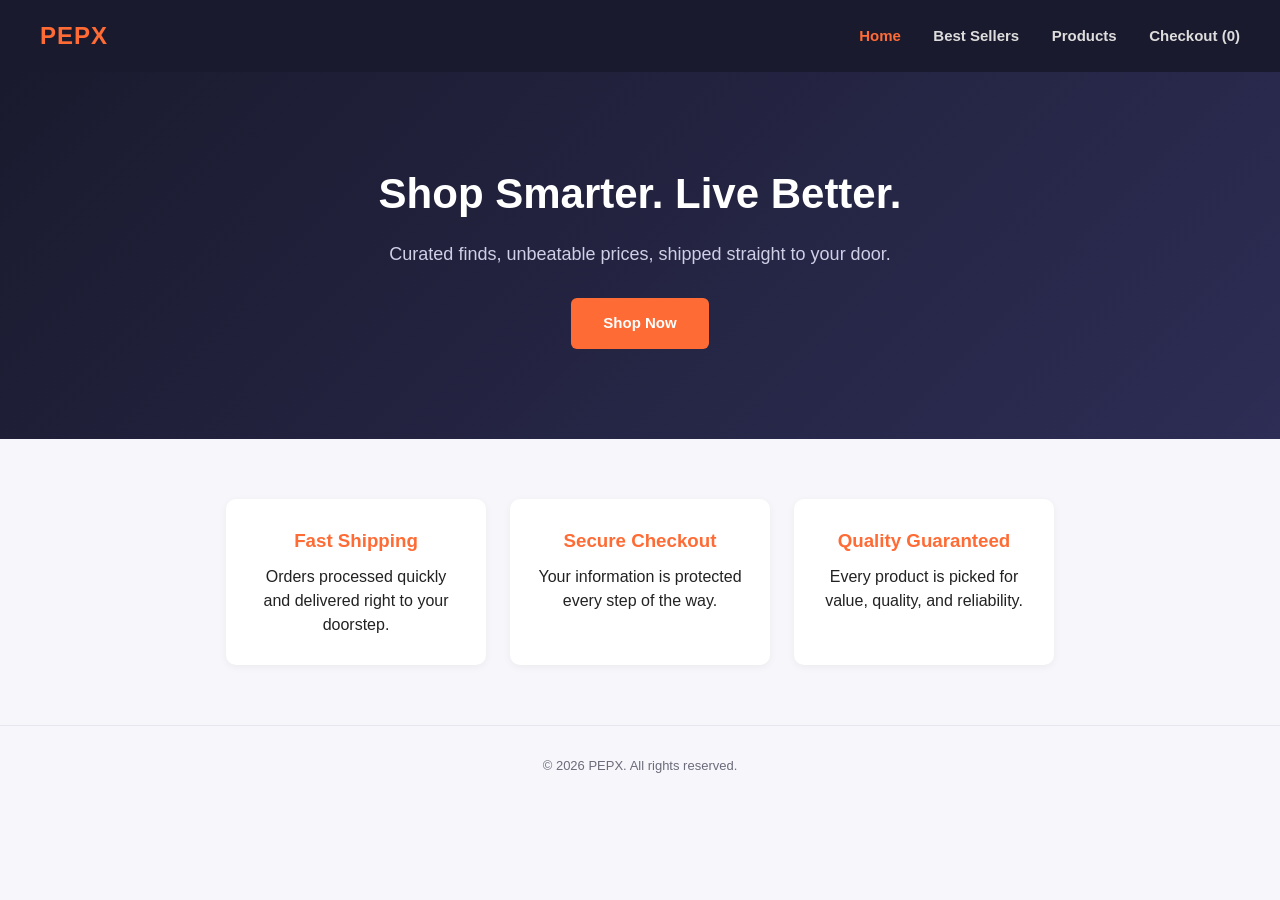
==== index.html @ 54bc0a91 "Add initial HTML structure for PEPX website" ====
<!DOCTYPE html>
<html lang="en">
<head>
<meta charset="UTF-8">
<meta name="viewport" content="width=device-width, initial-scale=1.0">
<title>PEPX | Shop Trending Products</title>
<link rel="stylesheet" href="style.css">
</head>
<body>
  <header class="site-header">
    <div class="logo">PEPX</div>
    <nav>
      <a href="index.html" class="active">Home</a>
      <a href="best-sellers.html">Best Sellers</a>
      <a href="products.html">Products</a>
      <a href="checkout.html">Checkout <span id="cart-count">(0)</span></a>
    </nav>
  </header>

  <section class="hero">
    <h1>Shop Smarter. Live Better.</h1>
    <p>Curated finds, unbeatable prices, shipped straight to your door.</p>
    <a class="btn" href="products.html">Shop Now</a>
  </section>

  <section class="features">
    <div class="feature">
      <h3>Fast Shipping</h3>
      <p>Orders processed quickly and delivered right to your doorstep.</p>
    </div>
    <div class="feature">
      <h3>Secure Checkout</h3>
      <p>Your information is protected every step of the way.</p>
    </div>
    <div class="feature">
      <h3>Quality Guaranteed</h3>
      <p>Every product is picked for value, quality, and reliability.</p>
    </div>
  </section>

  <footer>&copy; 2026 PEPX. All rights reserved.</footer>

  <script src="script.js"></script>
</body>
</html>
---- style.css ----
:root {
  --dark: #1a1a2e;
  --accent: #ff6b35;
  --accent-dark: #e85a2a;
  --light-bg: #f7f7fb;
  --card-bg: #ffffff;
  --text-muted: #6b6b7b;
  --border: #e6e6ee;
}

* { box-sizing: border-box; margin: 0; padding: 0; }

body {
  font-family: 'Segoe UI', Arial, sans-serif;
  background: var(--light-bg);
  color: #222;
  line-height: 1.5;
}

a { text-decoration: none; color: inherit; }

.site-header {
  display: flex;
  align-items: center;
  justify-content: space-between;
  padding: 18px 40px;
  background: var(--dark);
  color: #fff;
  position: sticky;
  top: 0;
  z-index: 100;
}

.site-header .logo {
  font-size: 24px;
  font-weight: 800;
  letter-spacing: 1px;
  color: var(--accent);
}

.site-header nav a {
  margin-left: 28px;
  font-weight: 600;
  font-size: 15px;
  color: #ddd;
  transition: color 0.2s;
}

.site-header nav a:hover,
.site-header nav a.active {
  color: var(--accent);
}

.hero {
  text-align: center;
  padding: 90px 20px;
  background: linear-gradient(135deg, var(--dark), #2d2d55);
  color: #fff;
}

.hero h1 {
  font-size: 42px;
  margin-bottom: 16px;
}

.hero p {
  font-size: 18px;
  color: #cfcfe6;
  margin-bottom: 30px;
}

.btn {
  display: inline-block;
  background: var(--accent);
  color: #fff;
  padding: 14px 32px;
  border-radius: 6px;
  font-weight: 700;
  border: none;
  cursor: pointer;
  font-size: 15px;
  transition: background 0.2s;
}

.btn:hover { background: var(--accent-dark); }

.btn-secondary {
  background: transparent;
  border: 2px solid var(--accent);
  color: var(--accent);
}

.features {
  display: flex;
  gap: 24px;
  justify-content: center;
  padding: 60px 40px;
  flex-wrap: wrap;
}

.feature {
  background: var(--card-bg);
  padding: 28px;
  border-radius: 10px;
  max-width: 260px;
  text-align: center;
  box-shadow: 0 2px 8px rgba(0,0,0,0.05);
}

.feature h3 { margin-bottom: 10px; color: var(--accent); }

.page-header {
  text-align: center;
  padding: 50px 20px 20px;
}

.page-header h1 { font-size: 32px; margin-bottom: 8px; }
.page-header p { color: var(--text-muted); }

.filters {
  display: flex;
  gap: 12px;
  justify-content: center;
  padding: 0 20px 30px;
  flex-wrap: wrap;
}

.filter-btn {
  padding: 8px 18px;
  border-radius: 20px;
  border: 1px solid var(--border);
  background: #fff;
  cursor: pointer;
  font-weight: 600;
  font-size: 14px;
}

.filter-btn.active,
.filter-btn:hover {
  background: var(--accent);
  color: #fff;
  border-color: var(--accent);
}

.product-grid {
  display: grid;
  grid-template-columns: repeat(auto-fill, minmax(230px, 1fr));
  gap: 26px;
  padding: 10px 40px 70px;
  max-width: 1200px;
  margin: 0 auto;
}

.product-card {
  background: var(--card-bg);
  border-radius: 12px;
  overflow: hidden;
  box-shadow: 0 2px 10px rgba(0,0,0,0.06);
  transition: transform 0.2s, box-shadow 0.2s;
  position: relative;
}

.product-card:hover {
  transform: translateY(-4px);
  box-shadow: 0 8px 20px rgba(0,0,0,0.1);
}

.product-card img {
  width: 100%;
  height: 200px;
  object-fit: cover;
  background: #eee;
}

.badge {
  position: absolute;
  top: 12px;
  left: 12px;
  background: var(--accent);
  color: #fff;
  font-size: 11px;
  font-weight: 700;
  padding: 4px 10px;
  border-radius: 20px;
  text-transform: uppercase;
}

.product-info { padding: 16px; }

.product-info h3 { font-size: 16px; margin-bottom: 6px; }

.product-info .price {
  font-size: 18px;
  font-weight: 800;
  color: var(--dark);
  margin-bottom: 12px;
}

.add-cart-btn {
  width: 100%;
  padding: 10px;
  background: var(--dark);
  color: #fff;
  border: none;
  border-radius: 6px;
  font-weight: 700;
  cursor: pointer;
  transition: background 0.2s;
}

.add-cart-btn:hover { background: var(--accent); }

.checkout-wrap {
  max-width: 1000px;
  margin: 0 auto;
  padding: 40px 20px 80px;
  display: grid;
  grid-template-columns: 1.3fr 1fr;
  gap: 40px;
}

@media (max-width: 800px) {
  .checkout-wrap { grid-template-columns: 1fr; }
}

.checkout-section {
  background: var(--card-bg);
  border-radius: 10px;
  padding: 28px;
  box-shadow: 0 2px 10px rgba(0,0,0,0.06);
}

.checkout-section h2 {
  margin-bottom: 18px;
  font-size: 20px;
}

.form-row {
  display: flex;
  gap: 14px;
  margin-bottom: 14px;
}

.form-group {
  flex: 1;
  display: flex;
  flex-direction: column;
}

.form-group label {
  font-size: 13px;
  font-weight: 600;
  margin-bottom: 6px;
  color: var(--text-muted);
}

.form-group input,
.form-group select {
  padding: 10px 12px;
  border-radius: 6px;
  border: 1px solid var(--border);
  font-size: 14px;
}

.cart-item {
  display: flex;
  justify-content: space-between;
  align-items: center;
  padding: 12px 0;
  border-bottom: 1px solid var(--border);
}

.cart-item .name { font-weight: 600; }
.cart-item .qty { color: var(--text-muted); font-size: 13px; }

.cart-totals {
  margin-top: 16px;
  padding-top: 16px;
  border-top: 2px solid var(--border);
}

.cart-totals .row {
  display: flex;
  justify-content: space-between;
  margin-bottom: 8px;
  font-size: 14px;
}

.cart-totals .total {
  font-size: 18px;
  font-weight: 800;
}

.empty-msg {
  text-align: center;
  color: var(--text-muted);
  padding: 40px 0;
}

.notice {
  background: #fff4e8;
  border: 1px solid var(--accent);
  color: #8a4a1e;
  padding: 12px 16px;
  border-radius: 8px;
  font-size: 13px;
  margin-top: 16px;
}

footer {
  text-align: center;
  padding: 30px 20px;
  color: var(--text-muted);
  font-size: 13px;
  border-top: 1px solid var(--border);
}
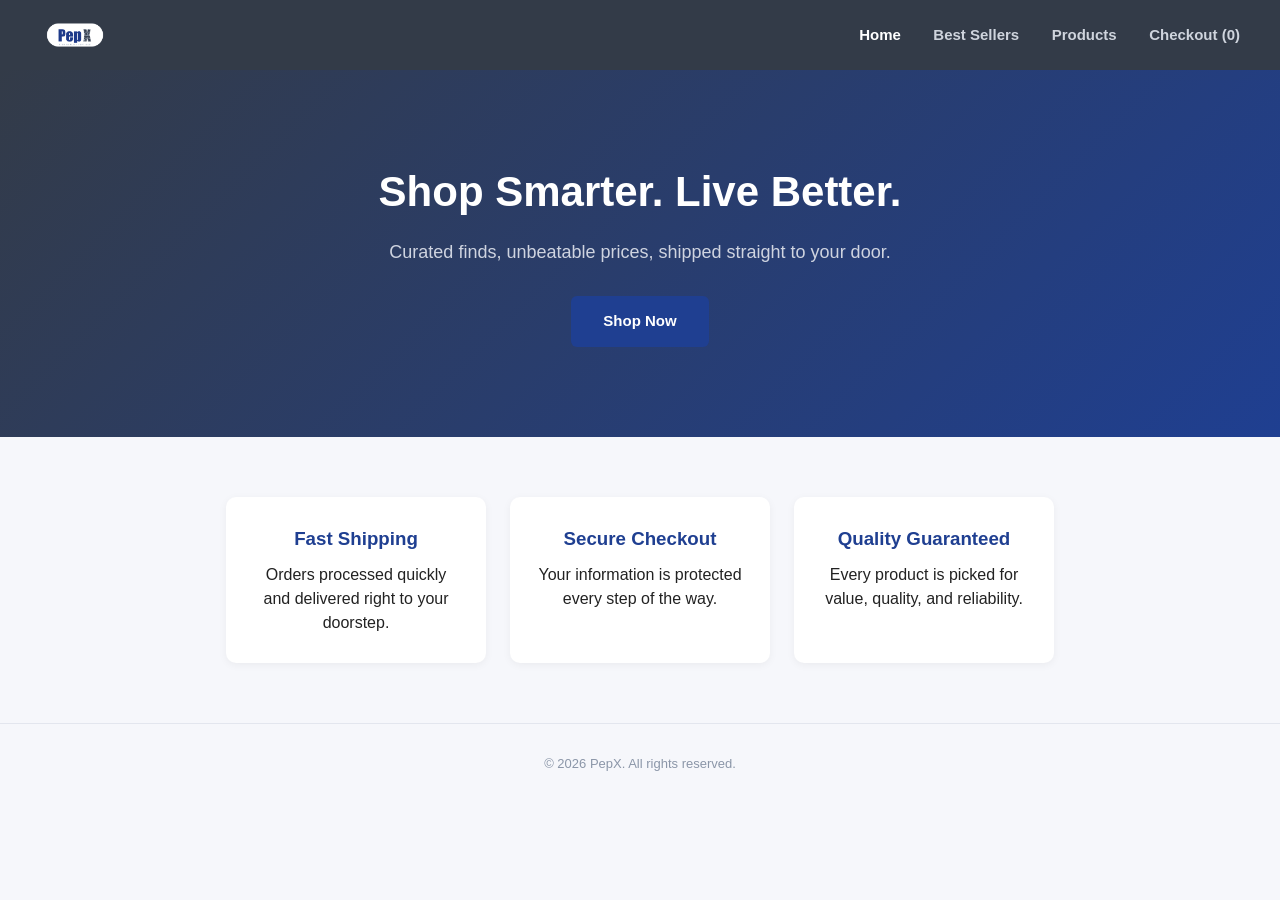
==== commit 43e9df5d: "Correct title and footer branding to 'PepX'" ====
--- a/index.html
+++ b/index.html
@@ -3,12 +3,12 @@
 <head>
 <meta charset="UTF-8">
 <meta name="viewport" content="width=device-width, initial-scale=1.0">
-<title>PEPX | Shop Trending Products</title>
+<title>PepX | Shop Trending Products</title>
 <link rel="stylesheet" href="style.css">
 </head>
 <body>
   <header class="site-header">
-    <div class="logo">PEPX</div>
+    <a href="index.html" class="logo"><img src="logo.png" alt="PepX - High Quality Peptides"></a>
     <nav>
       <a href="index.html" class="active">Home</a>
       <a href="best-sellers.html">Best Sellers</a>
@@ -38,7 +38,7 @@
     </div>
   </section>
 
-  <footer>&copy; 2026 PEPX. All rights reserved.</footer>
+  <footer>&copy; 2026 PepX. All rights reserved.</footer>
 
   <script src="script.js"></script>
 </body>
--- a/style.css
+++ b/style.css
@@ -1,11 +1,13 @@
 :root {
-  --dark: #1a1a2e;
-  --accent: #ff6b35;
-  --accent-dark: #e85a2a;
-  --light-bg: #f7f7fb;
+  --dark: #333b48;
+  --navy: #1f3f91;
+  --accent: #1f3f91;
+  --accent-dark: #16305f;
+  --slate: #4a5568;
+  --light-bg: #f6f7fb;
   --card-bg: #ffffff;
-  --text-muted: #6b6b7b;
-  --border: #e6e6ee;
+  --text-muted: #8b96a8;
+  --border: #e3e6ee;
 }
 
 * { box-sizing: border-box; margin: 0; padding: 0; }
@@ -23,7 +25,7 @@
   display: flex;
   align-items: center;
   justify-content: space-between;
-  padding: 18px 40px;
+  padding: 14px 40px;
   background: var(--dark);
   color: #fff;
   position: sticky;
@@ -32,29 +34,32 @@
 }
 
 .site-header .logo {
-  font-size: 24px;
-  font-weight: 800;
-  letter-spacing: 1px;
-  color: var(--accent);
+  display: flex;
+  align-items: center;
+}
+
+.site-header .logo img {
+  height: 42px;
+  display: block;
 }
 
 .site-header nav a {
   margin-left: 28px;
   font-weight: 600;
   font-size: 15px;
-  color: #ddd;
+  color: #cfd4dd;
   transition: color 0.2s;
 }
 
 .site-header nav a:hover,
 .site-header nav a.active {
-  color: var(--accent);
+  color: #ffffff;
 }
 
 .hero {
   text-align: center;
   padding: 90px 20px;
-  background: linear-gradient(135deg, var(--dark), #2d2d55);
+  background: linear-gradient(135deg, var(--dark), var(--navy));
   color: #fff;
 }
 
@@ -65,7 +70,7 @@
 
 .hero p {
   font-size: 18px;
-  color: #cfcfe6;
+  color: #cfd4e0;
   margin-bottom: 30px;
 }
 
@@ -114,7 +119,7 @@
   padding: 50px 20px 20px;
 }
 
-.page-header h1 { font-size: 32px; margin-bottom: 8px; }
+.page-header h1 { font-size: 32px; margin-bottom: 8px; color: var(--dark); }
 .page-header p { color: var(--text-muted); }
 
 .filters {
@@ -133,6 +138,7 @@
   cursor: pointer;
   font-weight: 600;
   font-size: 14px;
+  color: var(--dark);
 }
 
 .filter-btn.active,
@@ -176,7 +182,7 @@
   position: absolute;
   top: 12px;
   left: 12px;
-  background: var(--accent);
+  background: var(--slate);
   color: #fff;
   font-size: 11px;
   font-weight: 700;
@@ -187,12 +193,12 @@
 
 .product-info { padding: 16px; }
 
-.product-info h3 { font-size: 16px; margin-bottom: 6px; }
+.product-info h3 { font-size: 16px; margin-bottom: 6px; color: var(--dark); }
 
 .product-info .price {
   font-size: 18px;
   font-weight: 800;
-  color: var(--dark);
+  color: var(--navy);
   margin-bottom: 12px;
 }
 
@@ -233,6 +239,7 @@
 .checkout-section h2 {
   margin-bottom: 18px;
   font-size: 20px;
+  color: var(--dark);
 }
 
 .form-row {
@@ -270,7 +277,7 @@
   border-bottom: 1px solid var(--border);
 }
 
-.cart-item .name { font-weight: 600; }
+.cart-item .name { font-weight: 600; color: var(--dark); }
 .cart-item .qty { color: var(--text-muted); font-size: 13px; }
 
 .cart-totals {
@@ -289,6 +296,7 @@
 .cart-totals .total {
   font-size: 18px;
   font-weight: 800;
+  color: var(--navy);
 }
 
 .empty-msg {
@@ -298,9 +306,9 @@
 }
 
 .notice {
-  background: #fff4e8;
-  border: 1px solid var(--accent);
-  color: #8a4a1e;
+  background: #eef1f8;
+  border: 1px solid var(--navy);
+  color: var(--dark);
   padding: 12px 16px;
   border-radius: 8px;
   font-size: 13px;
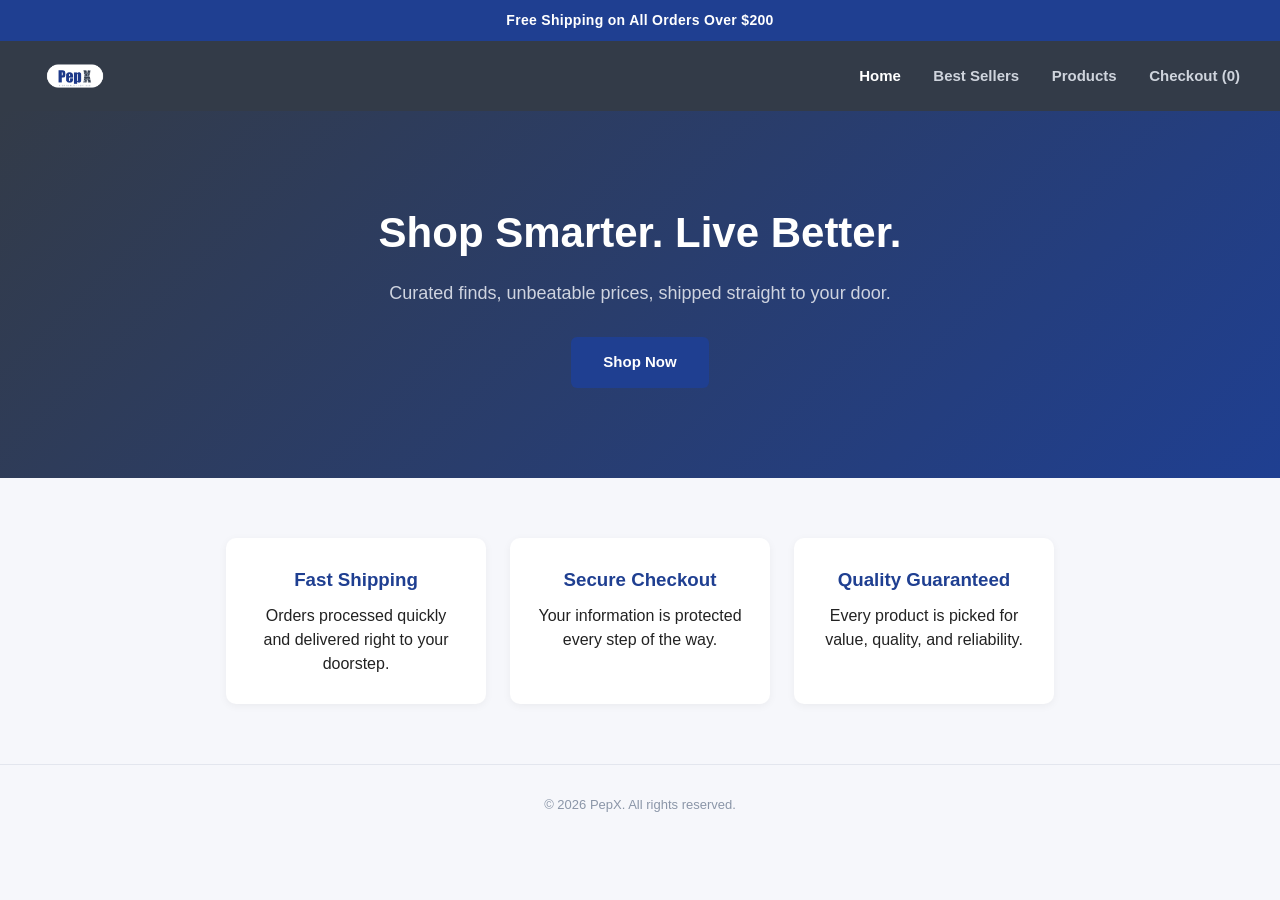
==== commit 3dffbc39: "Add promo banner for free shipping offer" ====
--- a/index.html
+++ b/index.html
@@ -7,6 +7,7 @@
 <link rel="stylesheet" href="style.css">
 </head>
 <body>
+  <div class="promo-banner">Free Shipping on All Orders Over $200</div>
   <header class="site-header">
     <a href="index.html" class="logo"><img src="logo.png" alt="PepX - High Quality Peptides"></a>
     <nav>
--- a/style.css
+++ b/style.css
@@ -322,3 +322,14 @@
   font-size: 13px;
   border-top: 1px solid var(--border);
 }
+
+
+.promo-banner {
+  background: var(--navy);
+  color: #fff;
+  text-align: center;
+  padding: 10px 16px;
+  font-size: 14px;
+  font-weight: 700;
+  letter-spacing: 0.3px;
+}
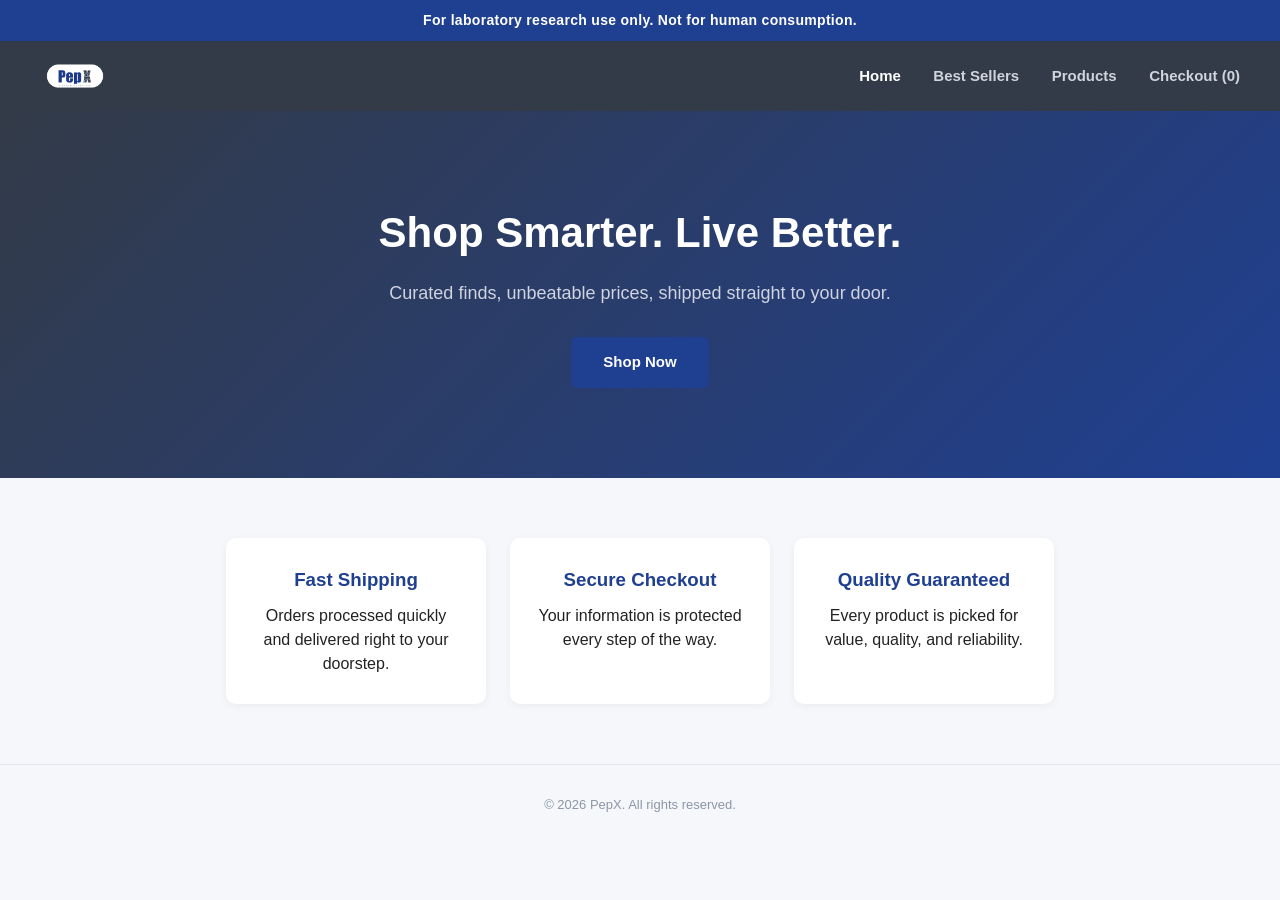
==== commit f41bb220: "Update promo banner message in index.html" ====
--- a/index.html
+++ b/index.html
@@ -7,7 +7,8 @@
 <link rel="stylesheet" href="style.css">
 </head>
 <body>
-  <div class="promo-banner">Free Shipping on All Orders Over $200</div>
+  <div class="promo-banner">For laboratory research use only. Not for human consumption.
+</div>
   <header class="site-header">
     <a href="index.html" class="logo"><img src="logo.png" alt="PepX - High Quality Peptides"></a>
     <nav>
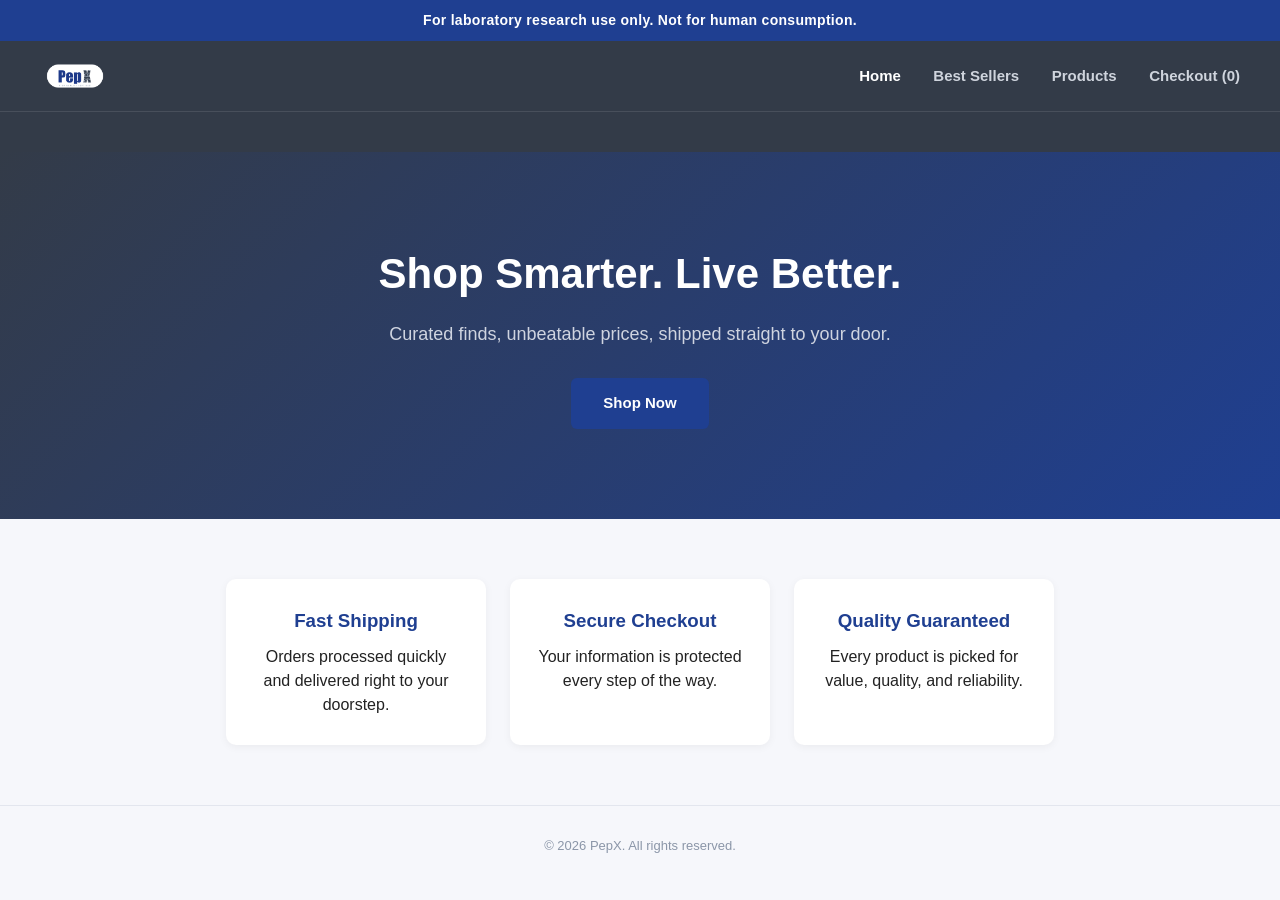
==== commit 8dc1b348: "Refactor index.html structure and content" ====
--- a/index.html
+++ b/index.html
@@ -7,41 +7,42 @@
 <link rel="stylesheet" href="style.css">
 </head>
 <body>
-  <div class="promo-banner">For laboratory research use only. Not for human consumption.
+<div class="promo-banner">For laboratory research use only. Not for human consumption.
 </div>
-  <header class="site-header">
-    <a href="index.html" class="logo"><img src="logo.png" alt="PepX - High Quality Peptides"></a>
-    <nav>
-      <a href="index.html" class="active">Home</a>
-      <a href="best-sellers.html">Best Sellers</a>
-      <a href="products.html">Products</a>
-      <a href="checkout.html">Checkout <span id="cart-count">(0)</span></a>
-    </nav>
-  </header>
+<header class="site-header">
+<a href="index.html" class="logo"><img src="logo.png" alt="PepX - High Quality Peptides"></a>
+<nav>
+<a href="index.html" class="active">Home</a>
+<a href="best-sellers.html">Best Sellers</a>
+<a href="products.html">Products</a>
+<a href="checkout.html">Checkout <span id="cart-count">(0)</span></a>
+</nav>
+</header>
+<div class="ticker-banner"><span class="ticker-content">Free Shipping on All Orders Over $200</span></div>
 
-  <section class="hero">
-    <h1>Shop Smarter. Live Better.</h1>
-    <p>Curated finds, unbeatable prices, shipped straight to your door.</p>
-    <a class="btn" href="products.html">Shop Now</a>
-  </section>
+<section class="hero">
+<h1>Shop Smarter. Live Better.</h1>
+<p>Curated finds, unbeatable prices, shipped straight to your door.</p>
+<a class="btn" href="products.html">Shop Now</a>
+</section>
 
-  <section class="features">
-    <div class="feature">
-      <h3>Fast Shipping</h3>
-      <p>Orders processed quickly and delivered right to your doorstep.</p>
-    </div>
-    <div class="feature">
-      <h3>Secure Checkout</h3>
-      <p>Your information is protected every step of the way.</p>
-    </div>
-    <div class="feature">
-      <h3>Quality Guaranteed</h3>
-      <p>Every product is picked for value, quality, and reliability.</p>
-    </div>
-  </section>
+<section class="features">
+<div class="feature">
+<h3>Fast Shipping</h3>
+<p>Orders processed quickly and delivered right to your doorstep.</p>
+</div>
+<div class="feature">
+<h3>Secure Checkout</h3>
+<p>Your information is protected every step of the way.</p>
+</div>
+<div class="feature">
+<h3>Quality Guaranteed</h3>
+<p>Every product is picked for value, quality, and reliability.</p>
+</div>
+</section>
 
-  <footer>&copy; 2026 PepX. All rights reserved.</footer>
+<footer>&copy; 2026 PepX. All rights reserved.</footer>
 
-  <script src="script.js"></script>
+<script src="script.js"></script>
 </body>
 </html>
--- a/style.css
+++ b/style.css
@@ -1,194 +1,194 @@
 :root {
-  --dark: #333b48;
-  --navy: #1f3f91;
-  --accent: #1f3f91;
-  --accent-dark: #16305f;
-  --slate: #4a5568;
-  --light-bg: #f6f7fb;
-  --card-bg: #ffffff;
-  --text-muted: #8b96a8;
-  --border: #e3e6ee;
+--dark: #333b48;
+--navy: #1f3f91;
+--accent: #1f3f91;
+--accent-dark: #16305f;
+--slate: #4a5568;
+--light-bg: #f6f7fb;
+--card-bg: #ffffff;
+--text-muted: #8b96a8;
+--border: #e3e6ee;
 }
 
 * { box-sizing: border-box; margin: 0; padding: 0; }
 
 body {
-  font-family: 'Segoe UI', Arial, sans-serif;
-  background: var(--light-bg);
-  color: #222;
-  line-height: 1.5;
+font-family: 'Segoe UI', Arial, sans-serif;
+background: var(--light-bg);
+color: #222;
+line-height: 1.5;
 }
 
 a { text-decoration: none; color: inherit; }
 
 .site-header {
-  display: flex;
-  align-items: center;
-  justify-content: space-between;
-  padding: 14px 40px;
-  background: var(--dark);
-  color: #fff;
-  position: sticky;
-  top: 0;
-  z-index: 100;
+display: flex;
+align-items: center;
+justify-content: space-between;
+padding: 14px 40px;
+background: var(--dark);
+color: #fff;
+position: sticky;
+top: 0;
+z-index: 100;
 }
 
 .site-header .logo {
-  display: flex;
-  align-items: center;
+display: flex;
+align-items: center;
 }
 
 .site-header .logo img {
-  height: 42px;
-  display: block;
+height: 42px;
+display: block;
 }
 
 .site-header nav a {
-  margin-left: 28px;
-  font-weight: 600;
-  font-size: 15px;
-  color: #cfd4dd;
-  transition: color 0.2s;
+margin-left: 28px;
+font-weight: 600;
+font-size: 15px;
+color: #cfd4dd;
+transition: color 0.2s;
 }
 
 .site-header nav a:hover,
 .site-header nav a.active {
-  color: #ffffff;
+color: #ffffff;
 }
 
 .hero {
-  text-align: center;
-  padding: 90px 20px;
-  background: linear-gradient(135deg, var(--dark), var(--navy));
-  color: #fff;
+text-align: center;
+padding: 90px 20px;
+background: linear-gradient(135deg, var(--dark), var(--navy));
+color: #fff;
 }
 
 .hero h1 {
-  font-size: 42px;
-  margin-bottom: 16px;
+font-size: 42px;
+margin-bottom: 16px;
 }
 
 .hero p {
-  font-size: 18px;
-  color: #cfd4e0;
-  margin-bottom: 30px;
+font-size: 18px;
+color: #cfd4e0;
+margin-bottom: 30px;
 }
 
 .btn {
-  display: inline-block;
-  background: var(--accent);
-  color: #fff;
-  padding: 14px 32px;
-  border-radius: 6px;
-  font-weight: 700;
-  border: none;
-  cursor: pointer;
-  font-size: 15px;
-  transition: background 0.2s;
+display: inline-block;
+background: var(--accent);
+color: #fff;
+padding: 14px 32px;
+border-radius: 6px;
+font-weight: 700;
+border: none;
+cursor: pointer;
+font-size: 15px;
+transition: background 0.2s;
 }
 
 .btn:hover { background: var(--accent-dark); }
 
 .btn-secondary {
-  background: transparent;
-  border: 2px solid var(--accent);
-  color: var(--accent);
+background: transparent;
+border: 2px solid var(--accent);
+color: var(--accent);
 }
 
 .features {
-  display: flex;
-  gap: 24px;
-  justify-content: center;
-  padding: 60px 40px;
-  flex-wrap: wrap;
+display: flex;
+gap: 24px;
+justify-content: center;
+padding: 60px 40px;
+flex-wrap: wrap;
 }
 
 .feature {
-  background: var(--card-bg);
-  padding: 28px;
-  border-radius: 10px;
-  max-width: 260px;
-  text-align: center;
-  box-shadow: 0 2px 8px rgba(0,0,0,0.05);
+background: var(--card-bg);
+padding: 28px;
+border-radius: 10px;
+max-width: 260px;
+text-align: center;
+box-shadow: 0 2px 8px rgba(0,0,0,0.05);
 }
 
 .feature h3 { margin-bottom: 10px; color: var(--accent); }
 
 .page-header {
-  text-align: center;
-  padding: 50px 20px 20px;
+text-align: center;
+padding: 50px 20px 20px;
 }
 
 .page-header h1 { font-size: 32px; margin-bottom: 8px; color: var(--dark); }
 .page-header p { color: var(--text-muted); }
 
 .filters {
-  display: flex;
-  gap: 12px;
-  justify-content: center;
-  padding: 0 20px 30px;
-  flex-wrap: wrap;
+display: flex;
+gap: 12px;
+justify-content: center;
+padding: 0 20px 30px;
+flex-wrap: wrap;
 }
 
 .filter-btn {
-  padding: 8px 18px;
-  border-radius: 20px;
-  border: 1px solid var(--border);
-  background: #fff;
-  cursor: pointer;
-  font-weight: 600;
-  font-size: 14px;
-  color: var(--dark);
+padding: 8px 18px;
+border-radius: 20px;
+border: 1px solid var(--border);
+background: #fff;
+cursor: pointer;
+font-weight: 600;
+font-size: 14px;
+color: var(--dark);
 }
 
 .filter-btn.active,
 .filter-btn:hover {
-  background: var(--accent);
-  color: #fff;
-  border-color: var(--accent);
+background: var(--accent);
+color: #fff;
+border-color: var(--accent);
 }
 
 .product-grid {
-  display: grid;
-  grid-template-columns: repeat(auto-fill, minmax(230px, 1fr));
-  gap: 26px;
-  padding: 10px 40px 70px;
-  max-width: 1200px;
-  margin: 0 auto;
+display: grid;
+grid-template-columns: repeat(auto-fill, minmax(230px, 1fr));
+gap: 26px;
+padding: 10px 40px 70px;
+max-width: 1200px;
+margin: 0 auto;
 }
 
 .product-card {
-  background: var(--card-bg);
-  border-radius: 12px;
-  overflow: hidden;
-  box-shadow: 0 2px 10px rgba(0,0,0,0.06);
-  transition: transform 0.2s, box-shadow 0.2s;
-  position: relative;
+background: var(--card-bg);
+border-radius: 12px;
+overflow: hidden;
+box-shadow: 0 2px 10px rgba(0,0,0,0.06);
+transition: transform 0.2s, box-shadow 0.2s;
+position: relative;
 }
 
 .product-card:hover {
-  transform: translateY(-4px);
-  box-shadow: 0 8px 20px rgba(0,0,0,0.1);
+transform: translateY(-4px);
+box-shadow: 0 8px 20px rgba(0,0,0,0.1);
 }
 
 .product-card img {
-  width: 100%;
-  height: 200px;
-  object-fit: cover;
-  background: #eee;
+width: 100%;
+height: 200px;
+object-fit: cover;
+background: #eee;
 }
 
 .badge {
-  position: absolute;
-  top: 12px;
-  left: 12px;
-  background: var(--slate);
-  color: #fff;
-  font-size: 11px;
-  font-weight: 700;
-  padding: 4px 10px;
-  border-radius: 20px;
-  text-transform: uppercase;
+position: absolute;
+top: 12px;
+left: 12px;
+background: var(--slate);
+color: #fff;
+font-size: 11px;
+font-weight: 700;
+padding: 4px 10px;
+border-radius: 20px;
+text-transform: uppercase;
 }
 
 .product-info { padding: 16px; }
@@ -196,140 +196,163 @@
 .product-info h3 { font-size: 16px; margin-bottom: 6px; color: var(--dark); }
 
 .product-info .price {
-  font-size: 18px;
-  font-weight: 800;
-  color: var(--navy);
-  margin-bottom: 12px;
+font-size: 18px;
+font-weight: 800;
+color: var(--navy);
+margin-bottom: 12px;
 }
 
 .add-cart-btn {
-  width: 100%;
-  padding: 10px;
-  background: var(--dark);
-  color: #fff;
-  border: none;
-  border-radius: 6px;
-  font-weight: 700;
-  cursor: pointer;
-  transition: background 0.2s;
+width: 100%;
+padding: 10px;
+background: var(--dark);
+color: #fff;
+border: none;
+border-radius: 6px;
+font-weight: 700;
+cursor: pointer;
+transition: background 0.2s;
 }
 
 .add-cart-btn:hover { background: var(--accent); }
 
 .checkout-wrap {
-  max-width: 1000px;
-  margin: 0 auto;
-  padding: 40px 20px 80px;
-  display: grid;
-  grid-template-columns: 1.3fr 1fr;
-  gap: 40px;
+max-width: 1000px;
+margin: 0 auto;
+padding: 40px 20px 80px;
+display: grid;
+grid-template-columns: 1.3fr 1fr;
+gap: 40px;
 }
 
 @media (max-width: 800px) {
-  .checkout-wrap { grid-template-columns: 1fr; }
+.checkout-wrap { grid-template-columns: 1fr; }
 }
 
 .checkout-section {
-  background: var(--card-bg);
-  border-radius: 10px;
-  padding: 28px;
-  box-shadow: 0 2px 10px rgba(0,0,0,0.06);
+background: var(--card-bg);
+border-radius: 10px;
+padding: 28px;
+box-shadow: 0 2px 10px rgba(0,0,0,0.06);
 }
 
 .checkout-section h2 {
-  margin-bottom: 18px;
-  font-size: 20px;
-  color: var(--dark);
+margin-bottom: 18px;
+font-size: 20px;
+color: var(--dark);
 }
 
 .form-row {
-  display: flex;
-  gap: 14px;
-  margin-bottom: 14px;
+display: flex;
+gap: 14px;
+margin-bottom: 14px;
 }
 
 .form-group {
-  flex: 1;
-  display: flex;
-  flex-direction: column;
+flex: 1;
+display: flex;
+flex-direction: column;
 }
 
 .form-group label {
-  font-size: 13px;
-  font-weight: 600;
-  margin-bottom: 6px;
-  color: var(--text-muted);
+font-size: 13px;
+font-weight: 600;
+margin-bottom: 6px;
+color: var(--text-muted);
 }
 
 .form-group input,
 .form-group select {
-  padding: 10px 12px;
-  border-radius: 6px;
-  border: 1px solid var(--border);
-  font-size: 14px;
+padding: 10px 12px;
+border-radius: 6px;
+border: 1px solid var(--border);
+font-size: 14px;
 }
 
 .cart-item {
-  display: flex;
-  justify-content: space-between;
-  align-items: center;
-  padding: 12px 0;
-  border-bottom: 1px solid var(--border);
+display: flex;
+justify-content: space-between;
+align-items: center;
+padding: 12px 0;
+border-bottom: 1px solid var(--border);
 }
 
 .cart-item .name { font-weight: 600; color: var(--dark); }
 .cart-item .qty { color: var(--text-muted); font-size: 13px; }
 
 .cart-totals {
-  margin-top: 16px;
-  padding-top: 16px;
-  border-top: 2px solid var(--border);
+margin-top: 16px;
+padding-top: 16px;
+border-top: 2px solid var(--border);
 }
 
 .cart-totals .row {
-  display: flex;
-  justify-content: space-between;
-  margin-bottom: 8px;
-  font-size: 14px;
+display: flex;
+justify-content: space-between;
+margin-bottom: 8px;
+font-size: 14px;
 }
 
 .cart-totals .total {
-  font-size: 18px;
-  font-weight: 800;
-  color: var(--navy);
+font-size: 18px;
+font-weight: 800;
+color: var(--navy);
 }
 
 .empty-msg {
-  text-align: center;
-  color: var(--text-muted);
-  padding: 40px 0;
+text-align: center;
+color: var(--text-muted);
+padding: 40px 0;
 }
 
 .notice {
-  background: #eef1f8;
-  border: 1px solid var(--navy);
-  color: var(--dark);
-  padding: 12px 16px;
-  border-radius: 8px;
-  font-size: 13px;
-  margin-top: 16px;
+background: #eef1f8;
+border: 1px solid var(--navy);
+color: var(--dark);
+padding: 12px 16px;
+border-radius: 8px;
+font-size: 13px;
+margin-top: 16px;
 }
 
 footer {
-  text-align: center;
-  padding: 30px 20px;
-  color: var(--text-muted);
-  font-size: 13px;
-  border-top: 1px solid var(--border);
-}
-
+text-align: center;
+padding: 30px 20px;
+color: var(--text-muted);
+font-size: 13px;
+border-top: 1px solid var(--border);
+}
 
 .promo-banner {
-  background: var(--navy);
-  color: #fff;
-  text-align: center;
-  padding: 10px 16px;
-  font-size: 14px;
-  font-weight: 700;
-  letter-spacing: 0.3px;
-}
+background: var(--navy);
+color: #fff;
+text-align: center;
+padding: 10px 16px;
+font-size: 14px;
+font-weight: 700;
+letter-spacing: 0.3px;
+}
+
+.ticker-banner {
+background: var(--dark);
+color: #fff;
+overflow: hidden;
+white-space: nowrap;
+position: relative;
+padding: 8px 0;
+border-top: 1px solid rgba(255,255,255,0.1);
+}
+
+.ticker-banner .ticker-content {
+display: inline-block;
+padding-left: 100%;
+font-size: 14px;
+font-weight: 700;
+letter-spacing: 0.5px;
+animation: ticker-scroll 12s linear infinite;
+}
+
+@keyframes ticker-scroll {
+0% { transform: translateX(0); }
+100% { transform: translateX(-100%); }
+}
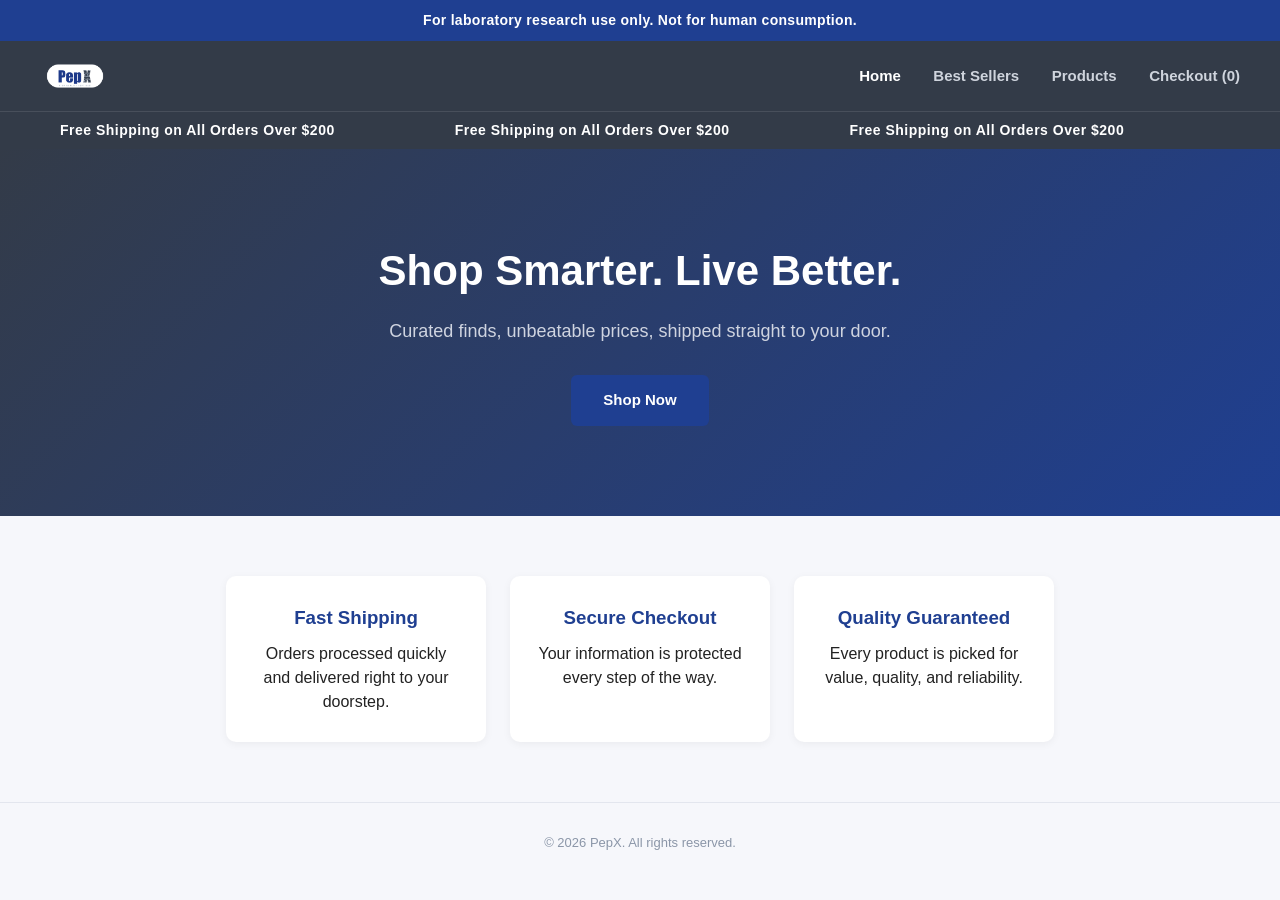
==== commit d859f07c: "Refactor ticker banner for improved structure" ====
--- a/index.html
+++ b/index.html
@@ -18,7 +18,7 @@
 <a href="checkout.html">Checkout <span id="cart-count">(0)</span></a>
 </nav>
 </header>
-<div class="ticker-banner"><span class="ticker-content">Free Shipping on All Orders Over $200</span></div>
+<div class="ticker-banner"><div class="ticker-track"><span class="ticker-item">Free Shipping on All Orders Over $200</span><span class="ticker-item">Free Shipping on All Orders Over $200</span><span class="ticker-item">Free Shipping on All Orders Over $200</span></div></div>
 
 <section class="hero">
 <h1>Shop Smarter. Live Better.</h1>
--- a/style.css
+++ b/style.css
@@ -341,18 +341,24 @@
 position: relative;
 padding: 8px 0;
 border-top: 1px solid rgba(255,255,255,0.1);
-}
-
-.ticker-banner .ticker-content {
+display: flex;
+}
+
+.ticker-track {
+display: inline-flex;
+animation: ticker-scroll 10s linear infinite;
+}
+
+.ticker-item {
 display: inline-block;
-padding-left: 100%;
+padding: 0 60px;
 font-size: 14px;
 font-weight: 700;
 letter-spacing: 0.5px;
-animation: ticker-scroll 12s linear infinite;
+white-space: nowrap;
 }
 
 @keyframes ticker-scroll {
 0% { transform: translateX(0); }
-100% { transform: translateX(-100%); }
-}
+100% { transform: translateX(-33.3333%); }
+}
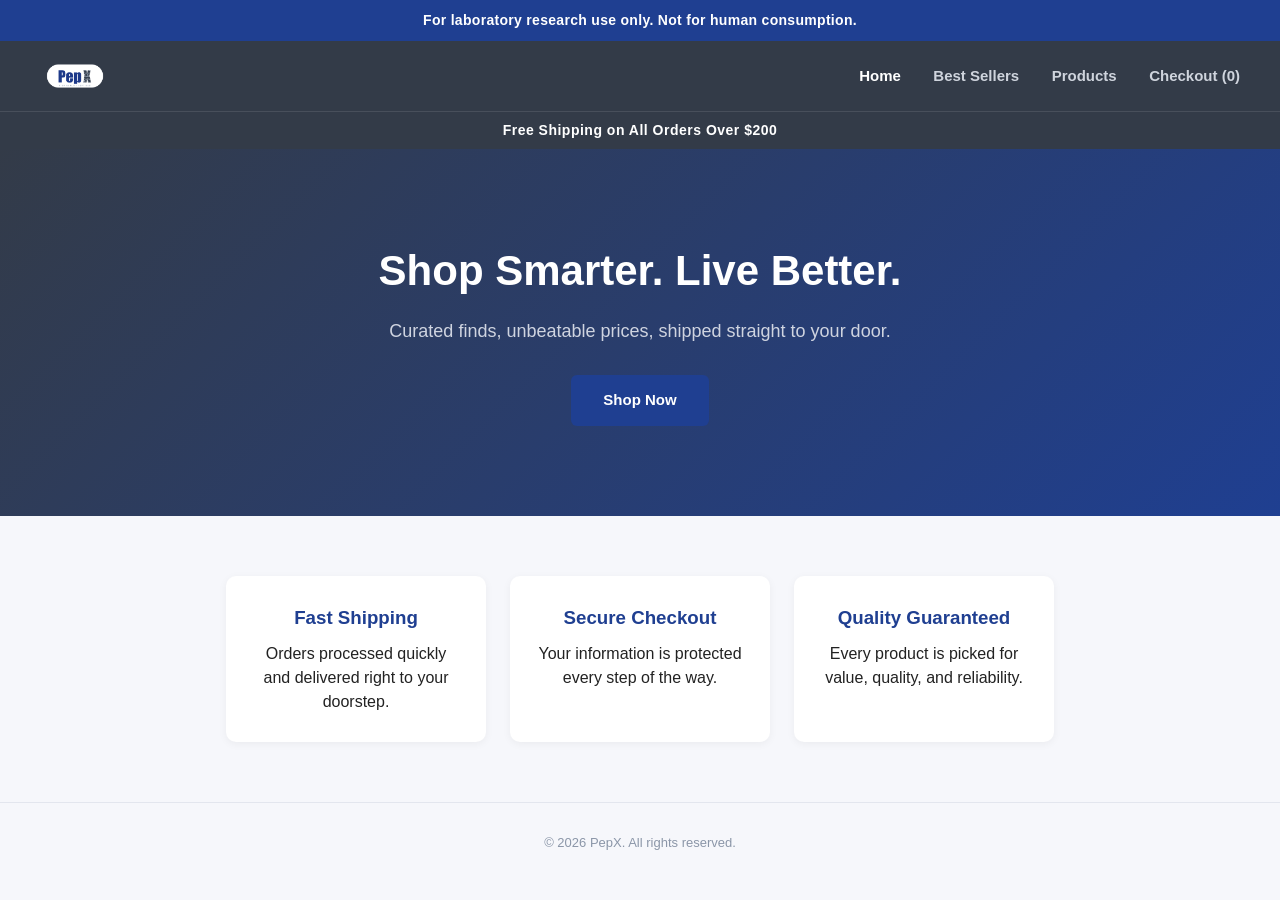
==== commit 258e6d8c: "Refactor ticker banner for improved readability Updated ticker banner to display a single message in" ====
--- a/index.html
+++ b/index.html
@@ -18,7 +18,7 @@
 <a href="checkout.html">Checkout <span id="cart-count">(0)</span></a>
 </nav>
 </header>
-<div class="ticker-banner"><div class="ticker-track"><span class="ticker-item">Free Shipping on All Orders Over $200</span><span class="ticker-item">Free Shipping on All Orders Over $200</span><span class="ticker-item">Free Shipping on All Orders Over $200</span></div></div>
+<div class="ticker-banner"><span class="ticker-item">Free Shipping on All Orders Over $200</span></div>
 
 <section class="hero">
 <h1>Shop Smarter. Live Better.</h1>
--- a/style.css
+++ b/style.css
@@ -342,23 +342,21 @@
 padding: 8px 0;
 border-top: 1px solid rgba(255,255,255,0.1);
 display: flex;
-}
-
-.ticker-track {
-display: inline-flex;
-animation: ticker-scroll 10s linear infinite;
+justify-content: center;
 }
 
 .ticker-item {
 display: inline-block;
-padding: 0 60px;
 font-size: 14px;
 font-weight: 700;
 letter-spacing: 0.5px;
 white-space: nowrap;
-}
-
-@keyframes ticker-scroll {
-0% { transform: translateX(0); }
-100% { transform: translateX(-33.3333%); }
-}
+animation: ticker-cycle 5.5s ease-in-out infinite;
+}
+
+@keyframes ticker-cycle {
+0% { transform: translateX(100vw); }
+15% { transform: translateX(0); }
+85% { transform: translateX(0); }
+100% { transform: translateX(-100vw); }
+}
